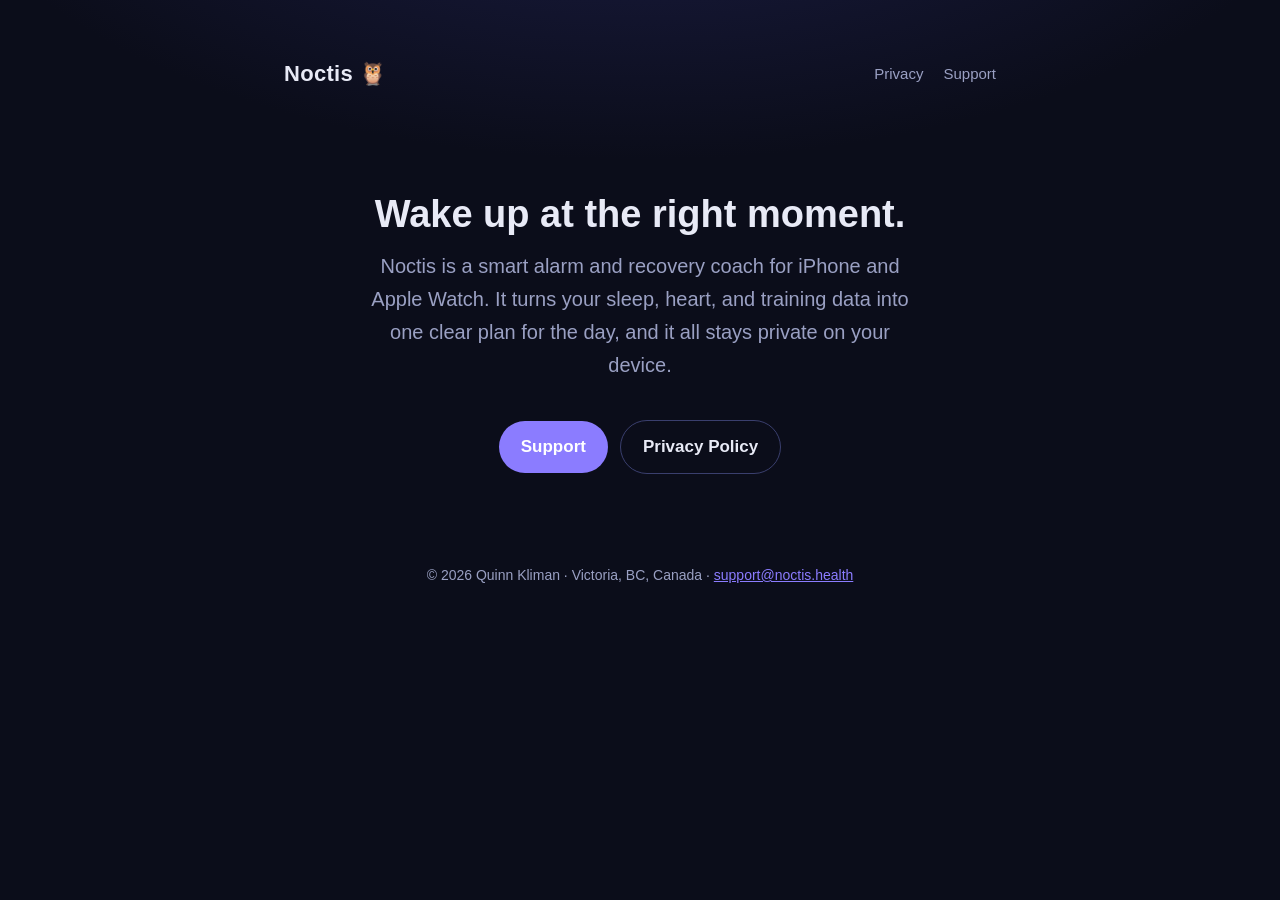
==== index.html @ f3c65035 "Noctis privacy policy and support site" ====
<!doctype html><html lang="en"><head><meta charset="utf-8"><meta name="viewport" content="width=device-width,initial-scale=1"><title>Noctis Health</title><meta name="description" content="Noctis: smart alarm, sleep and recovery for iPhone and Apple Watch."><link rel="stylesheet" href="style.css"></head><body><main>
<header><a class="brand" href="./">Noctis <span>🦉</span></a><nav><a href="privacy.html">Privacy</a><a href="support.html">Support</a></nav></header>
<section class="hero"><h1>Wake up at the right moment.</h1><p>Noctis is a smart alarm and recovery coach for iPhone and Apple Watch. It turns your sleep, heart, and training data into one clear plan for the day, and it all stays private on your device.</p>
<a class="btn" href="support.html">Support</a><a class="btn ghost" href="privacy.html">Privacy Policy</a></section>
<footer>© 2026 Quinn Kliman · Victoria, BC, Canada · <a href="mailto:support@noctis.health">support@noctis.health</a></footer>
</main></body></html>
---- style.css ----
:root{--bg:#0b0d1a;--card:#141833;--text:#e8eaf6;--muted:#9aa0c3;--accent:#8b7cff}
*{box-sizing:border-box}
body{margin:0;background:radial-gradient(1200px 600px at 50% -200px,#1d1f4a 0%,var(--bg) 60%);color:var(--text);font:17px/1.65 -apple-system,BlinkMacSystemFont,"SF Pro Text","Segoe UI",Roboto,sans-serif;min-height:100vh}
main{max-width:760px;margin:0 auto;padding:56px 24px 80px}
header{display:flex;align-items:center;justify-content:space-between;margin-bottom:40px}
.brand{font-weight:700;font-size:22px;letter-spacing:.3px;color:var(--text);text-decoration:none}
.brand span{color:var(--accent)}
nav a{color:var(--muted);text-decoration:none;margin-left:20px;font-size:15px}
nav a:hover{color:var(--text)}
h1{font-size:38px;line-height:1.2;margin:0 0 8px}
h2{font-size:22px;margin:40px 0 8px}
h3{font-size:18px;margin:24px 0 4px}
p,li{color:#cfd3ec}
.muted{color:var(--muted);font-size:15px}
a{color:var(--accent)}
.card{background:var(--card);border:1px solid #23284d;border-radius:18px;padding:24px 28px;margin:24px 0}
.hero{text-align:center;padding:60px 0 20px}
.hero p{font-size:20px;color:var(--muted);max-width:560px;margin:12px auto 32px}
.btn{display:inline-block;background:var(--accent);color:#fff;text-decoration:none;padding:12px 22px;border-radius:999px;font-weight:600;margin:6px}
.btn.ghost{background:transparent;border:1px solid #3a3f6e;color:var(--text)}
footer{margin-top:64px;color:var(--muted);font-size:14px;text-align:center}
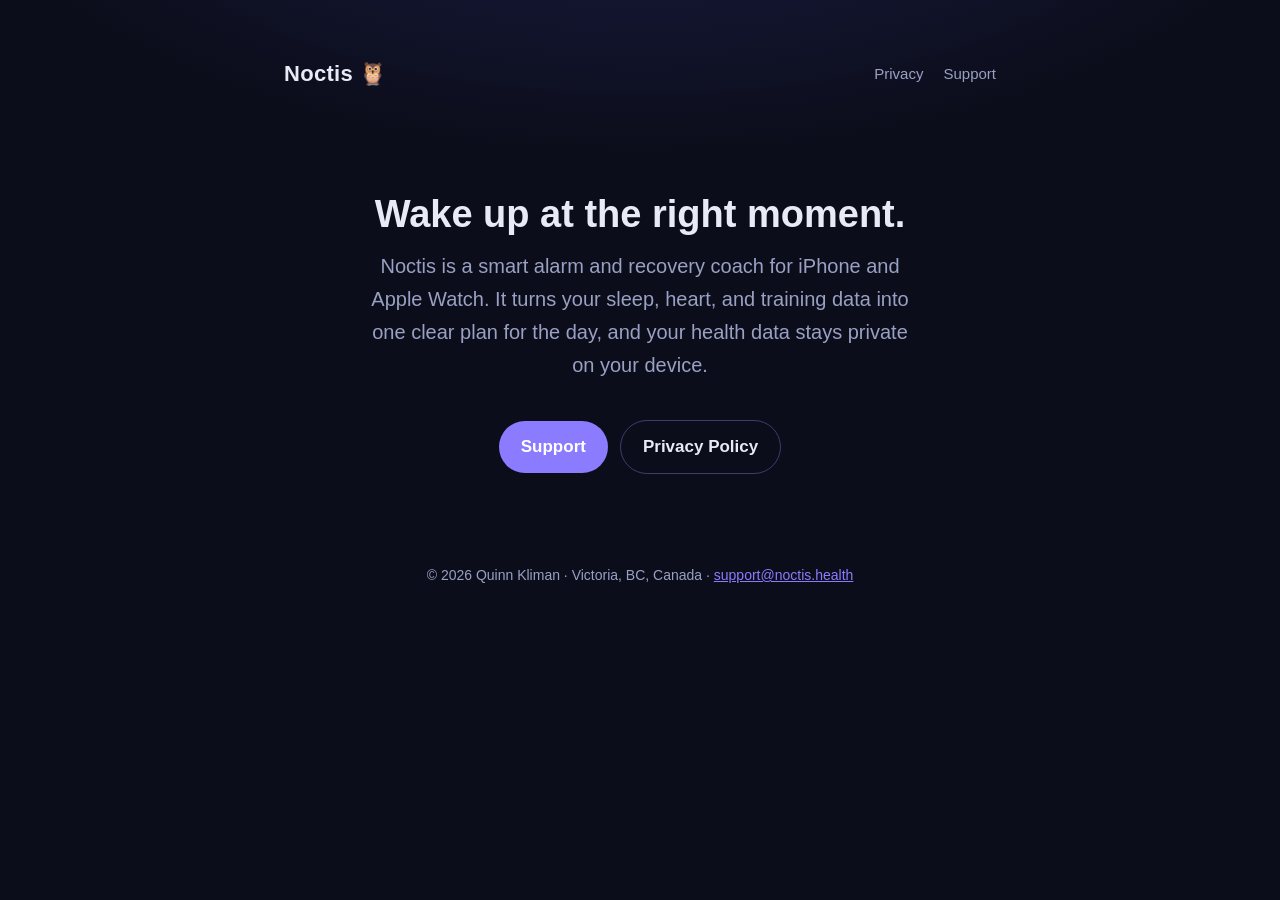
==== commit 21a3e105: "Align privacy policy and support with V1 app (Health types, Watch wake detection, learning period, l" ====
--- a/index.html
+++ b/index.html
@@ -1,6 +1,6 @@
 <!doctype html><html lang="en"><head><meta charset="utf-8"><meta name="viewport" content="width=device-width,initial-scale=1"><title>Noctis Health</title><meta name="description" content="Noctis: smart alarm, sleep and recovery for iPhone and Apple Watch."><link rel="stylesheet" href="style.css"></head><body><main>
 <header><a class="brand" href="./">Noctis <span>🦉</span></a><nav><a href="privacy.html">Privacy</a><a href="support.html">Support</a></nav></header>
-<section class="hero"><h1>Wake up at the right moment.</h1><p>Noctis is a smart alarm and recovery coach for iPhone and Apple Watch. It turns your sleep, heart, and training data into one clear plan for the day, and it all stays private on your device.</p>
+<section class="hero"><h1>Wake up at the right moment.</h1><p>Noctis is a smart alarm and recovery coach for iPhone and Apple Watch. It turns your sleep, heart, and training data into one clear plan for the day, and your health data stays private on your device.</p>
 <a class="btn" href="support.html">Support</a><a class="btn ghost" href="privacy.html">Privacy Policy</a></section>
 <footer>© 2026 Quinn Kliman · Victoria, BC, Canada · <a href="mailto:support@noctis.health">support@noctis.health</a></footer>
 </main></body></html>
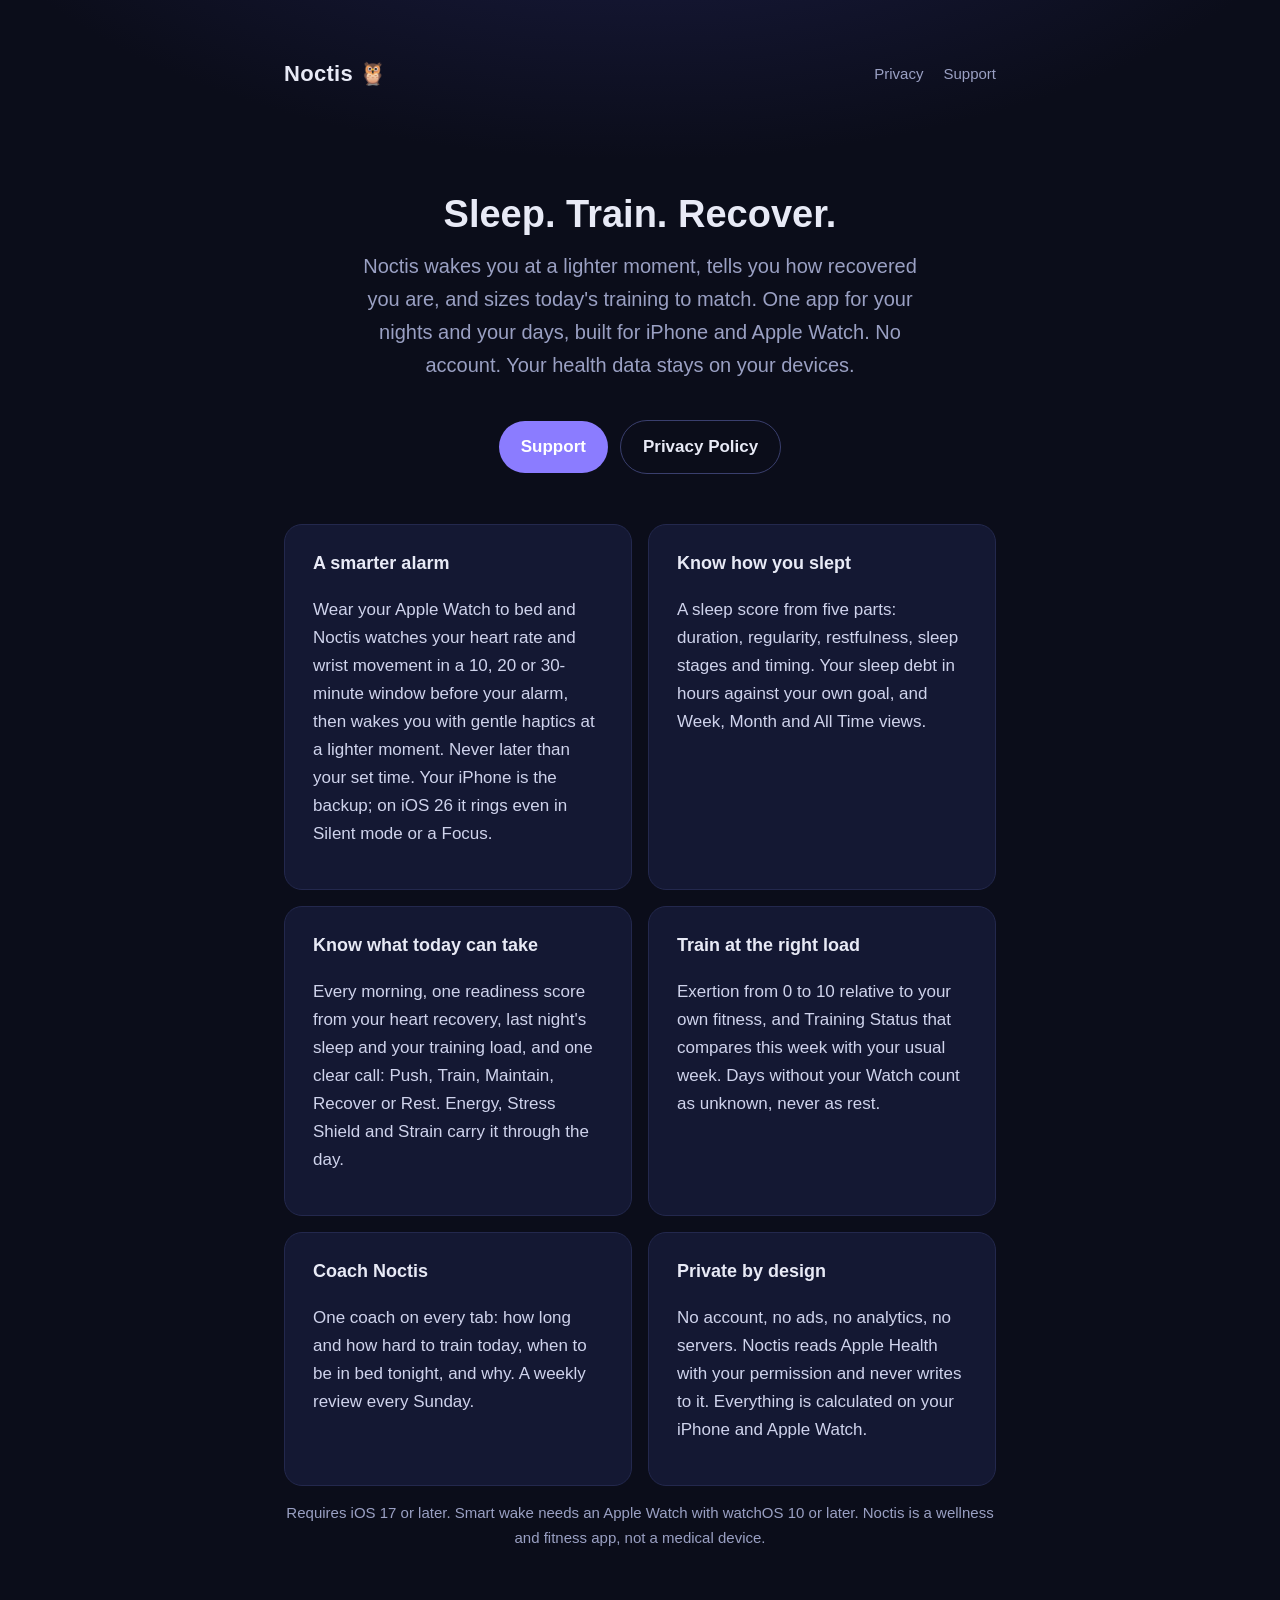
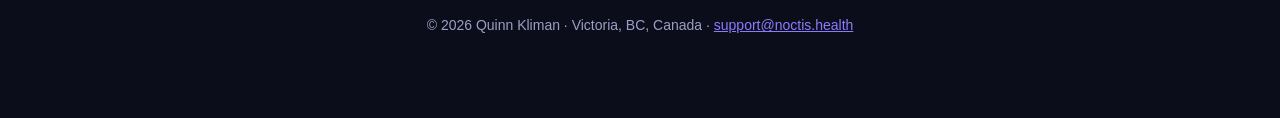
==== commit fdd2776d: "Site for Noctis 1.1 (build 8): tagline hero + features, Health list = 1.1 read set, Settings paths (" ====
--- a/index.html
+++ b/index.html
@@ -1,6 +1,17 @@
-<!doctype html><html lang="en"><head><meta charset="utf-8"><meta name="viewport" content="width=device-width,initial-scale=1"><title>Noctis Health</title><meta name="description" content="Noctis: smart alarm, sleep and recovery for iPhone and Apple Watch."><link rel="stylesheet" href="style.css"></head><body><main>
+<!doctype html><html lang="en"><head><meta charset="utf-8"><meta name="viewport" content="width=device-width,initial-scale=1"><title>Noctis: Sleep. Train. Recover.</title><meta name="description" content="Noctis is a smart alarm and recovery coach for iPhone and Apple Watch: wake at a lighter moment, get one clear call for the day, and train at the right load. No account; your health data stays on your devices."><link rel="stylesheet" href="style.css"></head><body><main>
 <header><a class="brand" href="./">Noctis <span>🦉</span></a><nav><a href="privacy.html">Privacy</a><a href="support.html">Support</a></nav></header>
-<section class="hero"><h1>Wake up at the right moment.</h1><p>Noctis is a smart alarm and recovery coach for iPhone and Apple Watch. It turns your sleep, heart, and training data into one clear plan for the day, and your health data stays private on your device.</p>
+<section class="hero"><h1>Sleep. Train. Recover.</h1><p>Noctis wakes you at a lighter moment, tells you how recovered you are, and sizes today's training to match. One app for your nights and your days, built for iPhone and Apple Watch. No account. Your health data stays on your devices.</p>
 <a class="btn" href="support.html">Support</a><a class="btn ghost" href="privacy.html">Privacy Policy</a></section>
+
+<section class="features">
+<div class="card"><h3>A smarter alarm</h3><p>Wear your Apple Watch to bed and Noctis watches your heart rate and wrist movement in a 10, 20 or 30-minute window before your alarm, then wakes you with gentle haptics at a lighter moment. Never later than your set time. Your iPhone is the backup; on iOS 26 it rings even in Silent mode or a Focus.</p></div>
+<div class="card"><h3>Know how you slept</h3><p>A sleep score from five parts: duration, regularity, restfulness, sleep stages and timing. Your sleep debt in hours against your own goal, and Week, Month and All Time views.</p></div>
+<div class="card"><h3>Know what today can take</h3><p>Every morning, one readiness score from your heart recovery, last night's sleep and your training load, and one clear call: Push, Train, Maintain, Recover or Rest. Energy, Stress Shield and Strain carry it through the day.</p></div>
+<div class="card"><h3>Train at the right load</h3><p>Exertion from 0 to 10 relative to your own fitness, and Training Status that compares this week with your usual week. Days without your Watch count as unknown, never as rest.</p></div>
+<div class="card"><h3>Coach Noctis</h3><p>One coach on every tab: how long and how hard to train today, when to be in bed tonight, and why. A weekly review every Sunday.</p></div>
+<div class="card"><h3>Private by design</h3><p>No account, no ads, no analytics, no servers. Noctis reads Apple Health with your permission and never writes to it. Everything is calculated on your iPhone and Apple Watch.</p></div>
+</section>
+
+<p class="muted center">Requires iOS 17 or later. Smart wake needs an Apple Watch with watchOS 10 or later. Noctis is a wellness and fitness app, not a medical device.</p>
 <footer>© 2026 Quinn Kliman · Victoria, BC, Canada · <a href="mailto:support@noctis.health">support@noctis.health</a></footer>
 </main></body></html>
--- a/style.css
+++ b/style.css
@@ -19,3 +19,7 @@
 .btn{display:inline-block;background:var(--accent);color:#fff;text-decoration:none;padding:12px 22px;border-radius:999px;font-weight:600;margin:6px}
 .btn.ghost{background:transparent;border:1px solid #3a3f6e;color:var(--text)}
 footer{margin-top:64px;color:var(--muted);font-size:14px;text-align:center}
+.features{display:grid;grid-template-columns:repeat(auto-fit,minmax(300px,1fr));gap:16px;margin-top:24px}
+.features .card{margin:0}
+.features h3{margin-top:0}
+.center{text-align:center}
